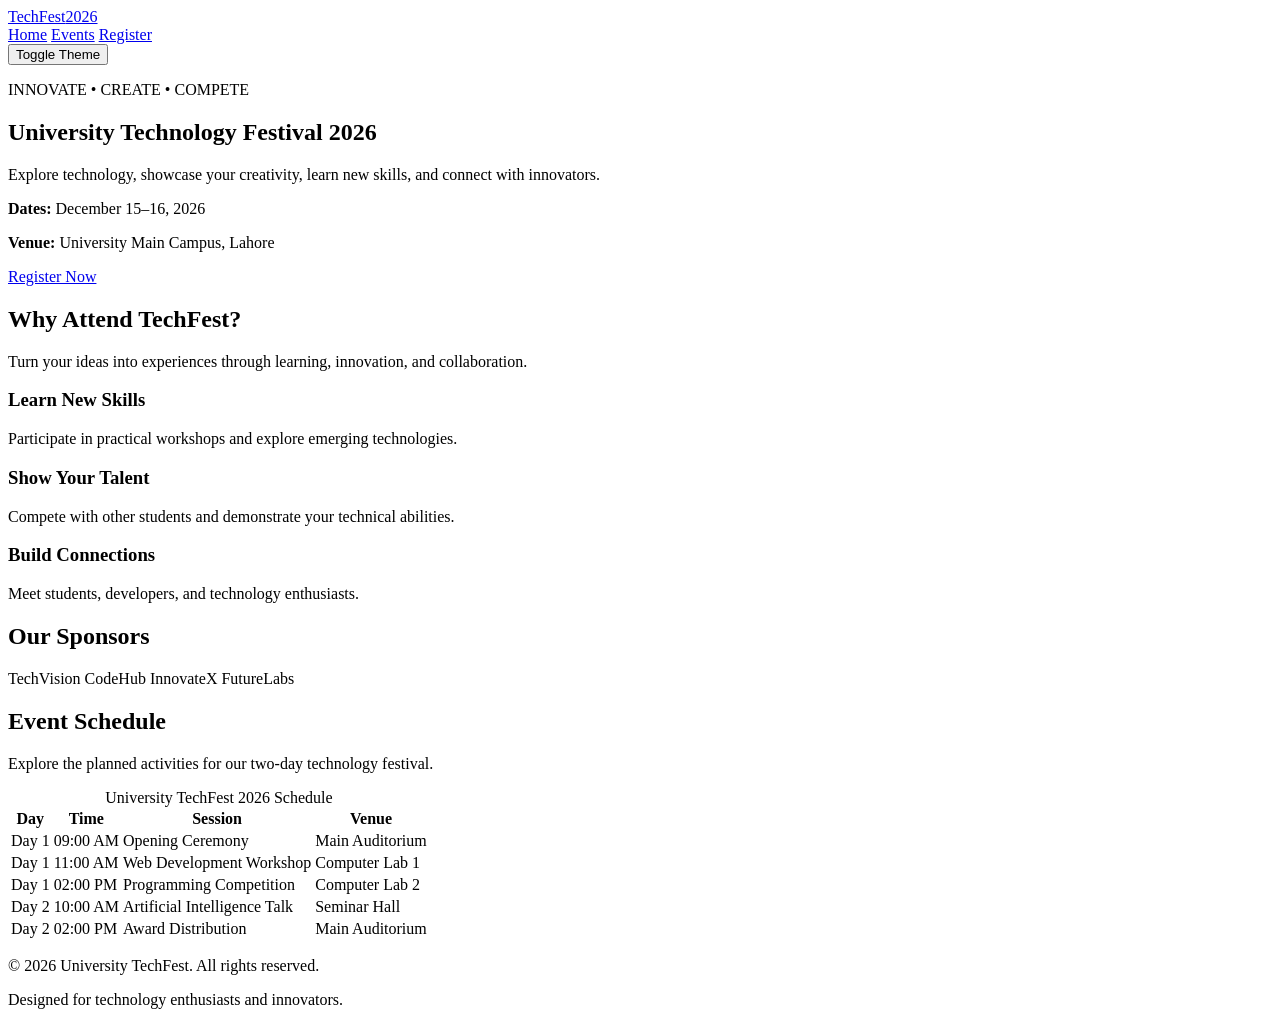
==== index.html @ fc6a91fa "feat: add TechFest website pages" ====
<!DOCTYPE html>
<html lang="en">
<head>
    <meta charset="UTF-8">
    <meta name="viewport" content="width=device-width, initial-scale=1.0">

    <meta name="description"
        content="Explore University TechFest, discover technology events, workshops, competitions, and register to participate.">

    <title>University TechFest 2026 | Home</title>

    <link rel="stylesheet" href="css/style.css">

    <script src="js/main.js" defer></script>
</head>

<body>

    <!-- Website Header -->
    <header class="site-header">
        <nav class="navbar container" aria-label="Main navigation">

            <a href="index.html" class="logo">
                TechFest<span>2026</span>
            </a>

            <div class="nav-links">
                <a href="index.html" aria-current="page">Home</a>
                <a href="events.html">Events</a>
                <a href="register.html">Register</a>
            </div>

            <button
                type="button"
                id="themeToggle"
                class="theme-toggle"
                aria-label="Toggle dark mode">
                Toggle Theme
            </button>

        </nav>
    </header>


    <!-- Main Website Content -->
    <main>

        <!-- Hero Section -->
        <section class="hero container" aria-labelledby="hero-title">

            <div class="hero-content">

                <p class="eyebrow">INNOVATE • CREATE • COMPETE</p>

                <h1 id="hero-title">
                    University Technology Festival 2026
                </h1>

                <p>
                    Explore technology, showcase your creativity,
                    learn new skills, and connect with innovators.
                </p>

                <div class="hero-details">
                    <p><strong>Dates:</strong> December 15–16, 2026</p>
                    <p><strong>Venue:</strong> University Main Campus, Lahore</p>
                </div>

                <a href="register.html" class="btn btn-primary">
                    Register Now
                </a>

            </div>

        </section>


        <!-- Why Attend Section -->
        <section class="why-attend section-padding"
            aria-labelledby="why-title">

            <div class="container">

                <h2 id="why-title">Why Attend TechFest?</h2>

                <p>
                    Turn your ideas into experiences through
                    learning, innovation, and collaboration.
                </p>

                <div class="benefits-grid">

                    <article class="benefit-card">
                        <h3>Learn New Skills</h3>
                        <p>
                            Participate in practical workshops
                            and explore emerging technologies.
                        </p>
                    </article>

                    <article class="benefit-card">
                        <h3>Show Your Talent</h3>
                        <p>
                            Compete with other students and
                            demonstrate your technical abilities.
                        </p>
                    </article>

                    <article class="benefit-card">
                        <h3>Build Connections</h3>
                        <p>
                            Meet students, developers, and
                            technology enthusiasts.
                        </p>
                    </article>

                </div>

            </div>

        </section>


        <!-- Sponsors Section -->
        <section class="sponsors section-padding"
            aria-labelledby="sponsors-title">

            <div class="container">

                <h2 id="sponsors-title">Our Sponsors</h2>

                <div class="sponsors-list">
                    <span>TechVision</span>
                    <span>CodeHub</span>
                    <span>InnovateX</span>
                    <span>FutureLabs</span>
                </div>

            </div>

        </section>


        <!-- Event Schedule Section -->
        <section class="schedule section-padding"
            aria-labelledby="schedule-title">

            <div class="container">

                <h2 id="schedule-title">Event Schedule</h2>

                <p>
                    Explore the planned activities for our
                    two-day technology festival.
                </p>

                <div class="table-wrapper">

                    <table>

                        <caption>
                            University TechFest 2026 Schedule
                        </caption>

                        <thead>
                            <tr>
                                <th scope="col">Day</th>
                                <th scope="col">Time</th>
                                <th scope="col">Session</th>
                                <th scope="col">Venue</th>
                            </tr>
                        </thead>

                        <tbody>

                            <tr>
                                <td>Day 1</td>
                                <td>09:00 AM</td>
                                <td>Opening Ceremony</td>
                                <td>Main Auditorium</td>
                            </tr>

                            <tr>
                                <td>Day 1</td>
                                <td>11:00 AM</td>
                                <td>Web Development Workshop</td>
                                <td>Computer Lab 1</td>
                            </tr>

                            <tr>
                                <td>Day 1</td>
                                <td>02:00 PM</td>
                                <td>Programming Competition</td>
                                <td>Computer Lab 2</td>
                            </tr>

                            <tr>
                                <td>Day 2</td>
                                <td>10:00 AM</td>
                                <td>Artificial Intelligence Talk</td>
                                <td>Seminar Hall</td>
                            </tr>

                            <tr>
                                <td>Day 2</td>
                                <td>02:00 PM</td>
                                <td>Award Distribution</td>
                                <td>Main Auditorium</td>
                            </tr>

                        </tbody>

                    </table>

                </div>

            </div>

        </section>

    </main>


    <!-- Website Footer -->
    <footer class="site-footer">

        <div class="container">

            <p>
                &copy; 2026 University TechFest.
                All rights reserved.
            </p>

            <p>
                Designed for technology enthusiasts and innovators.
            </p>

        </div>

    </footer>

</body>
</html>
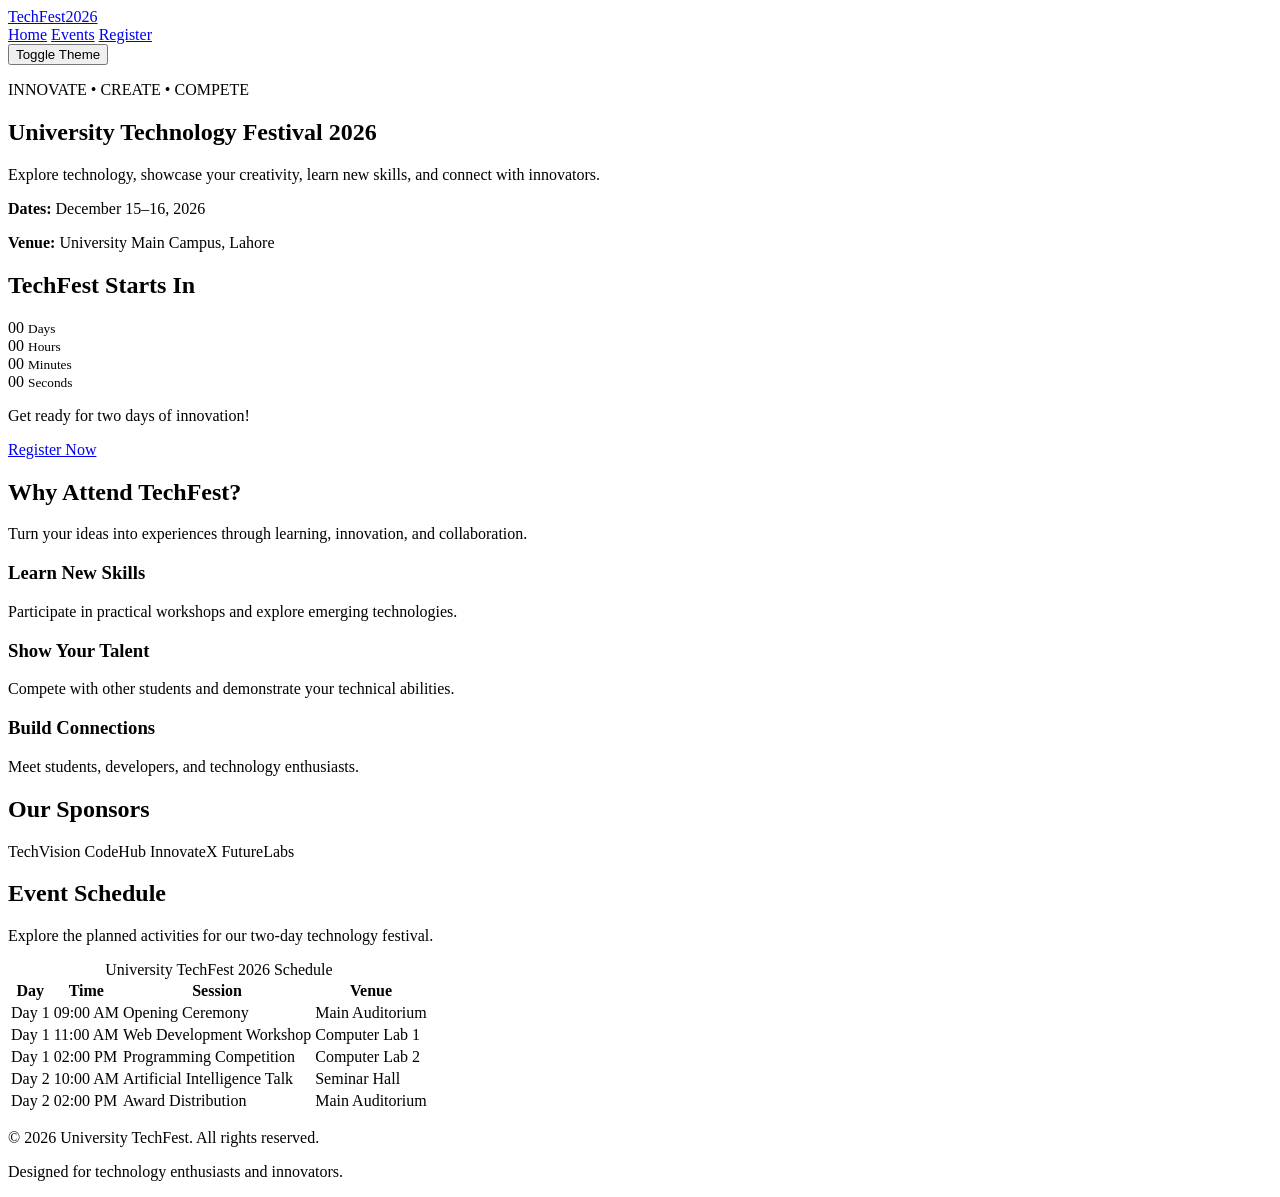
==== commit 046c6bf9: "feat: add TechFest event countdown timer" ====
--- a/index.html
+++ b/index.html
@@ -1,243 +1,226 @@
-<!DOCTYPE html>
+<!doctype html>
 <html lang="en">
-<head>
-    <meta charset="UTF-8">
-    <meta name="viewport" content="width=device-width, initial-scale=1.0">
-
-    <meta name="description"
-        content="Explore University TechFest, discover technology events, workshops, competitions, and register to participate.">
+  <head>
+    <meta charset="UTF-8" />
+    <meta name="viewport" content="width=device-width, initial-scale=1.0" />
+
+    <meta
+      name="description"
+      content="Explore University TechFest, discover technology events, workshops, competitions, and register to participate."
+    />
 
     <title>University TechFest 2026 | Home</title>
 
-    <link rel="stylesheet" href="css/style.css">
+    <link rel="stylesheet" href="css/style.css" />
 
     <script src="js/main.js" defer></script>
-</head>
-
-<body>
-
+  </head>
+
+  <body>
     <!-- Website Header -->
     <header class="site-header">
-        <nav class="navbar container" aria-label="Main navigation">
-
-            <a href="index.html" class="logo">
-                TechFest<span>2026</span>
-            </a>
-
-            <div class="nav-links">
-                <a href="index.html" aria-current="page">Home</a>
-                <a href="events.html">Events</a>
-                <a href="register.html">Register</a>
-            </div>
-
-            <button
-                type="button"
-                id="themeToggle"
-                class="theme-toggle"
-                aria-label="Toggle dark mode">
-                Toggle Theme
-            </button>
-
-        </nav>
+      <nav class="navbar container" aria-label="Main navigation">
+        <a href="index.html" class="logo"> TechFest<span>2026</span> </a>
+
+        <div class="nav-links">
+          <a href="index.html" aria-current="page">Home</a>
+          <a href="events.html">Events</a>
+          <a href="register.html">Register</a>
+        </div>
+
+        <button
+          type="button"
+          id="themeToggle"
+          class="theme-toggle"
+          aria-label="Toggle dark mode"
+        >
+          Toggle Theme
+        </button>
+      </nav>
     </header>
-
 
     <!-- Main Website Content -->
     <main>
-
-        <!-- Hero Section -->
-        <section class="hero container" aria-labelledby="hero-title">
-
-            <div class="hero-content">
-
-                <p class="eyebrow">INNOVATE • CREATE • COMPETE</p>
-
-                <h1 id="hero-title">
-                    University Technology Festival 2026
-                </h1>
-
-                <p>
-                    Explore technology, showcase your creativity,
-                    learn new skills, and connect with innovators.
-                </p>
-
-                <div class="hero-details">
-                    <p><strong>Dates:</strong> December 15–16, 2026</p>
-                    <p><strong>Venue:</strong> University Main Campus, Lahore</p>
-                </div>
-
-                <a href="register.html" class="btn btn-primary">
-                    Register Now
-                </a>
-
+      <!-- Hero Section -->
+      <section class="hero container" aria-labelledby="hero-title">
+        <div class="hero-content">
+          <p class="eyebrow">INNOVATE • CREATE • COMPETE</p>
+
+          <h1 id="hero-title">University Technology Festival 2026</h1>
+
+          <p>
+            Explore technology, showcase your creativity, learn new skills, and
+            connect with innovators.
+          </p>
+
+          <div class="hero-details">
+            <p><strong>Dates:</strong> December 15–16, 2026</p>
+            <p><strong>Venue:</strong> University Main Campus, Lahore</p>
+          </div>
+
+          <!-- Event Countdown Bonus Feature -->
+          <div class="countdown-section" aria-labelledby="countdown-title">
+            <h2 id="countdown-title">TechFest Starts In</h2>
+
+            <div class="countdown-container" id="countdown" aria-live="off">
+              <div class="countdown-item">
+                <span id="countdownDays">00</span>
+                <small>Days</small>
+              </div>
+
+              <div class="countdown-item">
+                <span id="countdownHours">00</span>
+                <small>Hours</small>
+              </div>
+
+              <div class="countdown-item">
+                <span id="countdownMinutes">00</span>
+                <small>Minutes</small>
+              </div>
+
+              <div class="countdown-item">
+                <span id="countdownSeconds">00</span>
+                <small>Seconds</small>
+              </div>
             </div>
 
-        </section>
-
-
-        <!-- Why Attend Section -->
-        <section class="why-attend section-padding"
-            aria-labelledby="why-title">
-
-            <div class="container">
-
-                <h2 id="why-title">Why Attend TechFest?</h2>
-
-                <p>
-                    Turn your ideas into experiences through
-                    learning, innovation, and collaboration.
-                </p>
-
-                <div class="benefits-grid">
-
-                    <article class="benefit-card">
-                        <h3>Learn New Skills</h3>
-                        <p>
-                            Participate in practical workshops
-                            and explore emerging technologies.
-                        </p>
-                    </article>
-
-                    <article class="benefit-card">
-                        <h3>Show Your Talent</h3>
-                        <p>
-                            Compete with other students and
-                            demonstrate your technical abilities.
-                        </p>
-                    </article>
-
-                    <article class="benefit-card">
-                        <h3>Build Connections</h3>
-                        <p>
-                            Meet students, developers, and
-                            technology enthusiasts.
-                        </p>
-                    </article>
-
-                </div>
-
-            </div>
-
-        </section>
-
-
-        <!-- Sponsors Section -->
-        <section class="sponsors section-padding"
-            aria-labelledby="sponsors-title">
-
-            <div class="container">
-
-                <h2 id="sponsors-title">Our Sponsors</h2>
-
-                <div class="sponsors-list">
-                    <span>TechVision</span>
-                    <span>CodeHub</span>
-                    <span>InnovateX</span>
-                    <span>FutureLabs</span>
-                </div>
-
-            </div>
-
-        </section>
-
-
-        <!-- Event Schedule Section -->
-        <section class="schedule section-padding"
-            aria-labelledby="schedule-title">
-
-            <div class="container">
-
-                <h2 id="schedule-title">Event Schedule</h2>
-
-                <p>
-                    Explore the planned activities for our
-                    two-day technology festival.
-                </p>
-
-                <div class="table-wrapper">
-
-                    <table>
-
-                        <caption>
-                            University TechFest 2026 Schedule
-                        </caption>
-
-                        <thead>
-                            <tr>
-                                <th scope="col">Day</th>
-                                <th scope="col">Time</th>
-                                <th scope="col">Session</th>
-                                <th scope="col">Venue</th>
-                            </tr>
-                        </thead>
-
-                        <tbody>
-
-                            <tr>
-                                <td>Day 1</td>
-                                <td>09:00 AM</td>
-                                <td>Opening Ceremony</td>
-                                <td>Main Auditorium</td>
-                            </tr>
-
-                            <tr>
-                                <td>Day 1</td>
-                                <td>11:00 AM</td>
-                                <td>Web Development Workshop</td>
-                                <td>Computer Lab 1</td>
-                            </tr>
-
-                            <tr>
-                                <td>Day 1</td>
-                                <td>02:00 PM</td>
-                                <td>Programming Competition</td>
-                                <td>Computer Lab 2</td>
-                            </tr>
-
-                            <tr>
-                                <td>Day 2</td>
-                                <td>10:00 AM</td>
-                                <td>Artificial Intelligence Talk</td>
-                                <td>Seminar Hall</td>
-                            </tr>
-
-                            <tr>
-                                <td>Day 2</td>
-                                <td>02:00 PM</td>
-                                <td>Award Distribution</td>
-                                <td>Main Auditorium</td>
-                            </tr>
-
-                        </tbody>
-
-                    </table>
-
-                </div>
-
-            </div>
-
-        </section>
-
+            <p id="countdownMessage" role="status" aria-live="polite">
+              Get ready for two days of innovation!
+            </p>
+          </div>
+
+          <a href="register.html" class="btn btn-primary"> Register Now </a>
+        </div>
+      </section>
+
+      <!-- Why Attend Section -->
+      <section class="why-attend section-padding" aria-labelledby="why-title">
+        <div class="container">
+          <h2 id="why-title">Why Attend TechFest?</h2>
+
+          <p>
+            Turn your ideas into experiences through learning, innovation, and
+            collaboration.
+          </p>
+
+          <div class="benefits-grid">
+            <article class="benefit-card">
+              <h3>Learn New Skills</h3>
+              <p>
+                Participate in practical workshops and explore emerging
+                technologies.
+              </p>
+            </article>
+
+            <article class="benefit-card">
+              <h3>Show Your Talent</h3>
+              <p>
+                Compete with other students and demonstrate your technical
+                abilities.
+              </p>
+            </article>
+
+            <article class="benefit-card">
+              <h3>Build Connections</h3>
+              <p>Meet students, developers, and technology enthusiasts.</p>
+            </article>
+          </div>
+        </div>
+      </section>
+
+      <!-- Sponsors Section -->
+      <section
+        class="sponsors section-padding"
+        aria-labelledby="sponsors-title"
+      >
+        <div class="container">
+          <h2 id="sponsors-title">Our Sponsors</h2>
+
+          <div class="sponsors-list">
+            <span>TechVision</span>
+            <span>CodeHub</span>
+            <span>InnovateX</span>
+            <span>FutureLabs</span>
+          </div>
+        </div>
+      </section>
+
+      <!-- Event Schedule Section -->
+      <section
+        class="schedule section-padding"
+        aria-labelledby="schedule-title"
+      >
+        <div class="container">
+          <h2 id="schedule-title">Event Schedule</h2>
+
+          <p>
+            Explore the planned activities for our two-day technology festival.
+          </p>
+
+          <div class="table-wrapper">
+            <table>
+              <caption>
+                University TechFest 2026 Schedule
+              </caption>
+
+              <thead>
+                <tr>
+                  <th scope="col">Day</th>
+                  <th scope="col">Time</th>
+                  <th scope="col">Session</th>
+                  <th scope="col">Venue</th>
+                </tr>
+              </thead>
+
+              <tbody>
+                <tr>
+                  <td>Day 1</td>
+                  <td>09:00 AM</td>
+                  <td>Opening Ceremony</td>
+                  <td>Main Auditorium</td>
+                </tr>
+
+                <tr>
+                  <td>Day 1</td>
+                  <td>11:00 AM</td>
+                  <td>Web Development Workshop</td>
+                  <td>Computer Lab 1</td>
+                </tr>
+
+                <tr>
+                  <td>Day 1</td>
+                  <td>02:00 PM</td>
+                  <td>Programming Competition</td>
+                  <td>Computer Lab 2</td>
+                </tr>
+
+                <tr>
+                  <td>Day 2</td>
+                  <td>10:00 AM</td>
+                  <td>Artificial Intelligence Talk</td>
+                  <td>Seminar Hall</td>
+                </tr>
+
+                <tr>
+                  <td>Day 2</td>
+                  <td>02:00 PM</td>
+                  <td>Award Distribution</td>
+                  <td>Main Auditorium</td>
+                </tr>
+              </tbody>
+            </table>
+          </div>
+        </div>
+      </section>
     </main>
-
 
     <!-- Website Footer -->
     <footer class="site-footer">
-
-        <div class="container">
-
-            <p>
-                &copy; 2026 University TechFest.
-                All rights reserved.
-            </p>
-
-            <p>
-                Designed for technology enthusiasts and innovators.
-            </p>
-
-        </div>
-
+      <div class="container">
+        <p>&copy; 2026 University TechFest. All rights reserved.</p>
+
+        <p>Designed for technology enthusiasts and innovators.</p>
+      </div>
     </footer>
-
-</body>
+  </body>
 </html>
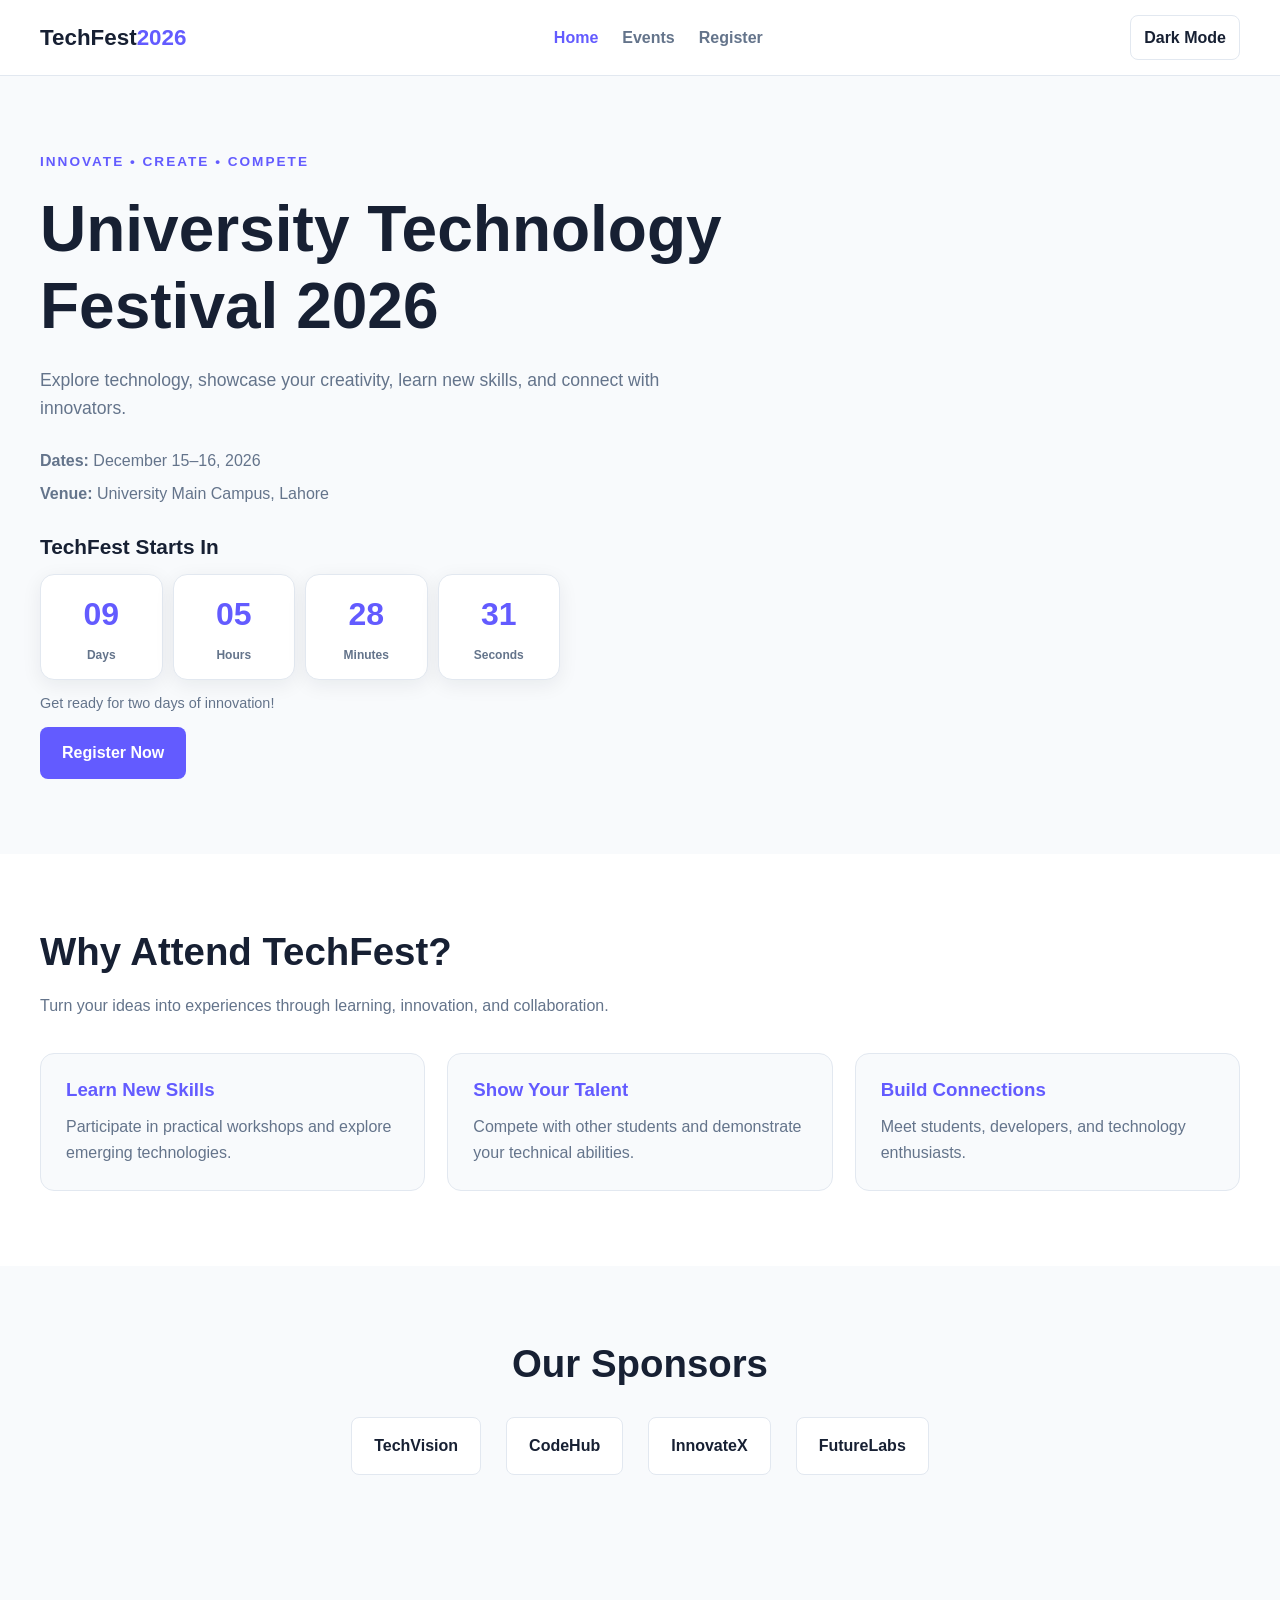
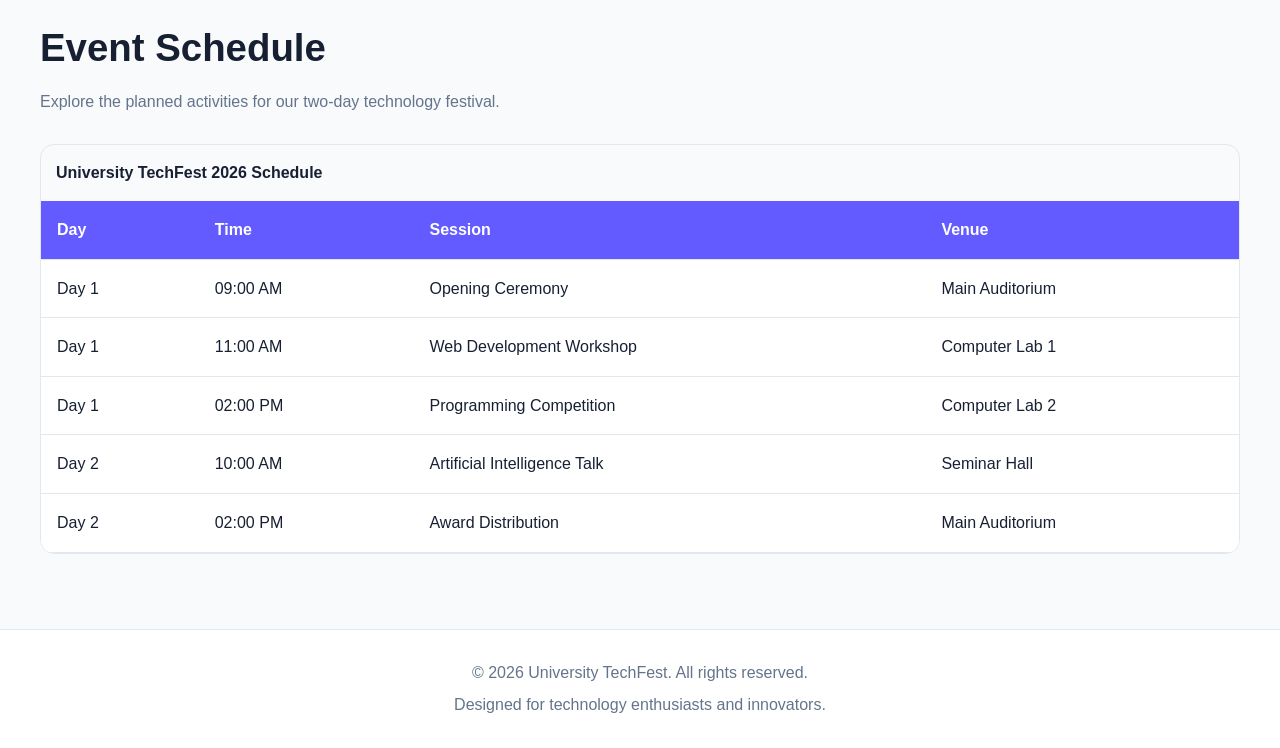
==== commit f4a4cde3: "fix: improve homepage HTML validation and semantics" ====
--- a/index.html
+++ b/index.html
@@ -2,7 +2,7 @@
 <html lang="en">
   <head>
     <meta charset="UTF-8" />
-    <meta name="viewport" content="width=device-width, initial-scale=1.0" />
+    <meta name="viewport" content="width=device-width, initial-scale=1.0"/>
 
     <meta
       name="description"
@@ -11,7 +11,7 @@
 
     <title>University TechFest 2026 | Home</title>
 
-    <link rel="stylesheet" href="css/style.css" />
+    <link rel="stylesheet" href="css/style.css"/>
 
     <script src="js/main.js" defer></script>
   </head>
@@ -59,7 +59,7 @@
           </div>
 
           <!-- Event Countdown Bonus Feature -->
-          <div class="countdown-section" aria-labelledby="countdown-title">
+          <section class="countdown-section" aria-labelledby="countdown-title">
             <h2 id="countdown-title">TechFest Starts In</h2>
 
             <div class="countdown-container" id="countdown" aria-live="off">
@@ -87,7 +87,7 @@
             <p id="countdownMessage" role="status" aria-live="polite">
               Get ready for two days of innovation!
             </p>
-          </div>
+          </section>
 
           <a href="register.html" class="btn btn-primary"> Register Now </a>
         </div>
--- a/css/style.css
+++ b/css/style.css
@@ -0,0 +1,1035 @@
+
+/* =========================================
+   1. CSS RESET
+========================================= */
+
+* {
+    margin: 0;
+    padding: 0;
+    box-sizing: border-box;
+}
+
+
+/* =========================================
+   2. CSS CUSTOM PROPERTIES
+========================================= */
+
+:root {
+    --color-primary: #635bff;
+    --color-primary-dark: #4b43db;
+
+    --color-background: #f8fafc;
+    --color-surface: #ffffff;
+
+    --color-text: #172033;
+    --color-muted: #64748b;
+
+    --color-border: #e2e8f0;
+
+    --color-success: #15803d;
+    --color-danger: #dc2626;
+
+    --shadow-card: 0 5px 20px rgba(15, 23, 42, 0.07);
+
+    --radius-small: 8px;
+    --radius-medium: 14px;
+    --radius-large: 22px;
+
+    --container-width: 1200px;
+}
+
+
+/* =========================================
+   3. DARK THEME VARIABLES
+========================================= */
+
+@media (prefers-color-scheme: dark) {
+
+    :root:not([data-theme="light"]) {
+        --color-background: #101827;
+        --color-surface: #1e293b;
+
+        --color-text: #f1f5f9;
+        --color-muted: #cbd5e1;
+
+        --color-border: #334155;
+
+        --shadow-card: 0 5px 20px rgba(0, 0, 0, 0.2);
+    }
+
+}
+
+[data-theme="dark"] {
+    --color-background: #101827;
+    --color-surface: #1e293b;
+
+    --color-text: #f1f5f9;
+    --color-muted: #cbd5e1;
+
+    --color-border: #334155;
+
+    --shadow-card: 0 5px 20px rgba(0, 0, 0, 0.2);
+}
+
+[data-theme="light"] {
+    --color-background: #f8fafc;
+    --color-surface: #ffffff;
+
+    --color-text: #172033;
+    --color-muted: #64748b;
+
+    --color-border: #e2e8f0;
+
+    --shadow-card: 0 5px 20px rgba(15, 23, 42, 0.07);
+}
+
+
+/* =========================================
+   4. GLOBAL STYLES
+========================================= */
+
+html {
+    scroll-behavior: smooth;
+}
+
+body {
+    font-family: Arial, Helvetica, sans-serif;
+
+    background-color: var(--color-background);
+    color: var(--color-text);
+
+    line-height: 1.6;
+    min-width: 320px;
+
+    transition: background-color 0.25s ease,
+                color 0.25s ease;
+}
+
+a {
+    color: inherit;
+    text-decoration: none;
+}
+
+button,
+input,
+select {
+    font: inherit;
+}
+
+button {
+    cursor: pointer;
+}
+
+img {
+    max-width: 100%;
+    display: block;
+}
+
+h1,
+h2,
+h3 {
+    line-height: 1.2;
+}
+
+h1 {
+    font-size: clamp(2.2rem, 5vw, 4rem);
+}
+
+h2 {
+    font-size: clamp(1.7rem, 3vw, 2.5rem);
+}
+
+p {
+    color: var(--color-muted);
+}
+
+.container {
+    width: min(100% - 40px, var(--container-width));
+    margin-inline: auto;
+}
+
+.section-padding {
+    padding-block: 75px;
+}
+
+
+/* =========================================
+   5. ACCESSIBILITY
+========================================= */
+
+:focus-visible {
+    outline: 3px solid var(--color-primary);
+    outline-offset: 4px;
+}
+
+::selection {
+    background-color: var(--color-primary);
+    color: white;
+}
+
+
+/* =========================================
+   6. NAVIGATION
+========================================= */
+
+.site-header {
+    background-color: var(--color-surface);
+    border-bottom: 1px solid var(--color-border);
+
+    position: sticky;
+    top: 0;
+    z-index: 100;
+}
+
+.navbar {
+    min-height: 75px;
+
+    display: flex;
+    align-items: center;
+    justify-content: space-between;
+
+    gap: 20px;
+}
+
+.logo {
+    font-size: 1.4rem;
+    font-weight: 800;
+    color: var(--color-text);
+}
+
+.logo span {
+    color: var(--color-primary);
+}
+
+.nav-links {
+    display: flex;
+    align-items: center;
+    gap: 24px;
+}
+
+.nav-links a {
+    color: var(--color-muted);
+    font-weight: 600;
+}
+
+.nav-links a:hover,
+.nav-links a[aria-current="page"] {
+    color: var(--color-primary);
+}
+
+.nav-actions {
+    display: flex;
+    align-items: center;
+    gap: 15px;
+}
+
+.saved-count {
+    color: var(--color-muted);
+    font-size: 0.9rem;
+    font-weight: 600;
+}
+
+.theme-toggle {
+    background-color: var(--color-surface);
+    color: var(--color-text);
+
+    border: 1px solid var(--color-border);
+    border-radius: var(--radius-small);
+
+    padding: 9px 13px;
+    font-weight: 600;
+}
+
+.theme-toggle:hover {
+    border-color: var(--color-primary);
+}
+
+
+/* =========================================
+   7. BUTTONS
+========================================= */
+
+.btn {
+    display: inline-block;
+
+    padding: 13px 22px;
+
+    border: none;
+    border-radius: var(--radius-small);
+
+    font-weight: 700;
+    text-align: center;
+
+    transition: background-color 0.2s ease,
+                transform 0.2s ease;
+}
+
+.btn:hover {
+    transform: translateY(-2px);
+}
+
+.btn-primary {
+    background-color: var(--color-primary);
+    color: white;
+}
+
+.btn-primary:hover {
+    background-color: var(--color-primary-dark);
+}
+
+
+/* =========================================
+   8. HOME PAGE HERO
+========================================= */
+
+.hero {
+    min-height: 500px;
+
+    display: flex;
+    align-items: center;
+
+    padding-block: 75px;
+}
+
+.hero-content {
+    max-width: 760px;
+}
+
+.eyebrow {
+    color: var(--color-primary);
+
+    font-size: 0.85rem;
+    font-weight: 800;
+    letter-spacing: 2px;
+
+    margin-bottom: 18px;
+}
+
+.hero h1 {
+    margin-bottom: 22px;
+}
+
+.hero-content > p:not(.eyebrow) {
+    max-width: 620px;
+    font-size: 1.1rem;
+}
+
+.hero-details {
+    margin-block: 25px;
+}
+
+.hero-details p {
+    margin-block: 8px;
+}
+
+
+/* =========================================
+   9. GENERAL PAGE HERO
+========================================= */
+
+.page-hero {
+    padding-block: 75px 45px;
+    text-align: center;
+}
+
+.page-hero p:not(.eyebrow) {
+    max-width: 650px;
+    margin: 18px auto 0;
+}
+
+
+/* =========================================
+   10. WHY ATTEND SECTION
+========================================= */
+
+.why-attend {
+    background-color: var(--color-surface);
+}
+
+.why-attend h2,
+.sponsors h2,
+.schedule h2 {
+    margin-bottom: 18px;
+}
+
+.benefits-grid {
+    display: grid;
+    grid-template-columns: 1fr;
+    gap: 22px;
+
+    margin-top: 35px;
+}
+
+.benefit-card {
+    background-color: var(--color-background);
+    border: 1px solid var(--color-border);
+
+    padding: 25px;
+    border-radius: var(--radius-medium);
+}
+
+.benefit-card h3 {
+    margin-bottom: 12px;
+    color: var(--color-primary);
+}
+
+
+/* =========================================
+   11. SPONSORS
+========================================= */
+
+.sponsors {
+    text-align: center;
+}
+
+.sponsors-list {
+    display: flex;
+    flex-wrap: wrap;
+
+    align-items: center;
+    justify-content: center;
+
+    gap: 25px;
+    margin-top: 30px;
+}
+
+.sponsors-list span {
+    padding: 15px 22px;
+
+    background-color: var(--color-surface);
+    border: 1px solid var(--color-border);
+
+    border-radius: var(--radius-small);
+
+    font-weight: 700;
+}
+
+
+/* =========================================
+   12. EVENT SCHEDULE TABLE
+========================================= */
+
+.table-wrapper {
+    width: 100%;
+    overflow-x: auto;
+
+    margin-top: 30px;
+
+    border: 1px solid var(--color-border);
+    border-radius: var(--radius-medium);
+}
+
+table {
+    width: 100%;
+    min-width: 600px;
+
+    border-collapse: collapse;
+
+    background-color: var(--color-surface);
+}
+
+caption {
+    padding: 15px;
+    font-weight: 700;
+    text-align: left;
+}
+
+th,
+td {
+    padding: 16px;
+    text-align: left;
+
+    border-bottom: 1px solid var(--color-border);
+}
+
+th {
+    background-color: var(--color-primary);
+    color: white;
+}
+
+tbody tr:hover {
+    background-color: var(--color-background);
+}
+
+
+/* =========================================
+   13. EVENT FILTER CONTROLS
+========================================= */
+
+.event-controls {
+    display: grid;
+    grid-template-columns: 1fr;
+    gap: 20px;
+
+    margin-block: 30px;
+}
+
+.form-group {
+    display: flex;
+    flex-direction: column;
+    gap: 9px;
+}
+
+.form-group label,
+.day-filter legend {
+    font-weight: 700;
+    color: var(--color-text);
+}
+
+
+/* Search and text inputs */
+
+.form-group input:not([type="radio"]):not([type="checkbox"]),
+.form-group select {
+    width: 100%;
+    min-height: 48px;
+
+    padding: 12px 15px;
+
+    background-color: var(--color-surface);
+    color: var(--color-text);
+
+    border: 1px solid var(--color-border);
+    border-radius: 10px;
+
+    font-size: 0.95rem;
+
+    transition: border-color 0.2s ease,
+                box-shadow 0.2s ease;
+}
+
+.form-group input:focus,
+.form-group select:focus {
+    border-color: var(--color-primary);
+    box-shadow: 0 0 0 3px rgba(99, 91, 255, 0.12);
+}
+
+.form-group input:hover,
+.form-group select:hover {
+    border-color: var(--color-primary);
+}
+
+
+/* Custom dropdown arrow */
+
+.form-group select {
+    appearance: none;
+
+    background-image: url("data:image/svg+xml,%3Csvg xmlns='http://www.w3.org/2000/svg' width='16' height='16' viewBox='0 0 24 24' fill='none' stroke='%2364758b' stroke-width='2' stroke-linecap='round' stroke-linejoin='round'%3E%3Cpath d='m6 9 6 6 6-6'/%3E%3C/svg%3E");
+
+    background-repeat: no-repeat;
+    background-position: right 15px center;
+
+    padding-right: 42px;
+    cursor: pointer;
+}
+
+
+/* Day filter */
+
+.day-filter {
+    border: 1px solid var(--color-border);
+    border-radius: var(--radius-small);
+
+    padding: 15px;
+}
+
+.day-filter legend {
+    padding-inline: 6px;
+}
+
+.day-filter label {
+    display: inline-flex;
+    align-items: center;
+
+    gap: 8px;
+    margin: 8px 12px 0 0;
+}
+
+
+/* =========================================
+   14. EVENT RESULTS AND EVENT GRID
+========================================= */
+
+.event-results {
+    display: flex;
+    flex-wrap: wrap;
+    justify-content: space-between;
+
+    gap: 10px;
+    margin-bottom: 20px;
+}
+
+.event-grid {
+    display: grid;
+    grid-template-columns: 1fr;
+    gap: 22px;
+}
+
+.empty-message {
+    padding: 30px;
+    margin-top: 20px;
+
+    background-color: var(--color-surface);
+    border: 1px dashed var(--color-border);
+
+    border-radius: var(--radius-medium);
+    text-align: center;
+}
+
+
+/* =========================================
+   15. REGISTRATION FORM
+========================================= */
+
+.registration-section {
+    background-color: var(--color-surface);
+}
+
+.registration-card {
+    max-width: 750px;
+    margin-inline: auto;
+
+    padding: clamp(20px, 4vw, 40px);
+
+    background-color: var(--color-background);
+    border: 1px solid var(--color-border);
+
+    border-radius: var(--radius-large);
+    box-shadow: var(--shadow-card);
+}
+
+.registration-card h2 {
+    margin-bottom: 28px;
+}
+
+.registration-card form {
+    display: grid;
+    gap: 22px;
+}
+
+
+/* Registration inputs and selects */
+
+.registration-card .form-group input:not([type="radio"]):not([type="checkbox"]),
+.registration-card .form-group select {
+    width: 100%;
+    min-height: 48px;
+
+    padding: 12px 15px;
+
+    background-color: var(--color-surface);
+    color: var(--color-text);
+
+    border: 1px solid var(--color-border);
+    border-radius: 10px;
+}
+
+
+/* Participation fieldset */
+
+.registration-card fieldset {
+    display: flex;
+    flex-direction: column;
+    align-items: flex-start;
+    gap: 14px;
+
+    border: 1px solid var(--color-border);
+    border-radius: var(--radius-small);
+
+    padding: 18px;
+}
+
+.registration-card fieldset legend {
+    padding-inline: 7px;
+    font-weight: 700;
+    color: var(--color-text);
+}
+
+.registration-card fieldset label {
+    display: inline-flex;
+    align-items: center;
+
+    gap: 10px;
+    width: fit-content;
+
+    color: var(--color-text);
+    font-weight: 500;
+
+    cursor: pointer;
+}
+
+
+/* Radio buttons and checkboxes */
+
+.registration-card input[type="radio"],
+.registration-card input[type="checkbox"] {
+    width: 18px;
+    height: 18px;
+
+    flex-shrink: 0;
+    margin: 0;
+
+    accent-color: var(--color-primary);
+    cursor: pointer;
+}
+
+
+/* Terms and conditions */
+
+.terms-label {
+    display: flex;
+    flex-direction: row;
+    align-items: center;
+    justify-content: flex-start;
+
+    gap: 11px;
+    width: fit-content;
+
+    color: var(--color-text);
+    font-weight: 500;
+    line-height: 1.5;
+
+    cursor: pointer;
+}
+
+.terms-label input[type="checkbox"] {
+    flex-shrink: 0;
+}
+
+
+/* Error and success messages */
+
+.field-error {
+    color: var(--color-danger);
+    font-size: 0.85rem;
+    min-height: 1em;
+}
+
+.form-message {
+    font-weight: 700;
+}
+
+.form-message.success {
+    color: var(--color-success);
+}
+
+.form-message.error {
+    color: var(--color-danger);
+}
+
+
+/* =========================================
+   16. FOOTER
+========================================= */
+
+.site-footer {
+    padding-block: 30px;
+
+    background-color: var(--color-surface);
+    border-top: 1px solid var(--color-border);
+
+    text-align: center;
+}
+
+.site-footer p + p {
+    margin-top: 7px;
+}
+
+
+/* =========================================
+   17. RESPONSIVE DESIGN
+========================================= */
+
+/* Tablet: 640px and above */
+
+@media (min-width: 640px) {
+
+    .benefits-grid {
+        grid-template-columns: repeat(2, 1fr);
+    }
+
+    .event-grid {
+        grid-template-columns: repeat(2, 1fr);
+    }
+
+    .event-controls {
+        grid-template-columns: repeat(2, 1fr);
+    }
+
+}
+
+
+/* Desktop: 1024px and above */
+
+@media (min-width: 1024px) {
+
+    .benefits-grid {
+        grid-template-columns: repeat(3, 1fr);
+    }
+
+    .event-grid {
+        grid-template-columns: repeat(4, 1fr);
+    }
+
+}
+
+
+/* Small screens */
+
+@media (max-width: 639px) {
+
+    .navbar {
+        flex-wrap: wrap;
+        justify-content: center;
+
+        padding-block: 15px;
+    }
+
+    .nav-links {
+        order: 3;
+        width: 100%;
+
+        justify-content: center;
+        gap: 18px;
+    }
+
+    .nav-actions {
+        flex-wrap: wrap;
+        justify-content: center;
+    }
+
+    .hero {
+        min-height: 400px;
+    }
+
+    .section-padding {
+        padding-block: 50px;
+    }
+
+    .event-results {
+        flex-direction: column;
+    }
+
+}
+
+
+/* =========================================
+   18. REDUCED MOTION
+========================================= */
+
+@media (prefers-reduced-motion: reduce) {
+
+    *,
+    *::before,
+    *::after {
+        scroll-behavior: auto !important;
+        transition-duration: 0.01ms !important;
+        animation-duration: 0.01ms !important;
+        animation-iteration-count: 1 !important;
+    }
+
+}
+
+/* =========================================
+   DYNAMIC EVENT CARD STYLING
+========================================= */
+
+.event-card {
+    display: flex;
+    flex-direction: column;
+    gap: 16px;
+
+    padding: 22px;
+
+    background-color: var(--color-surface);
+    border: 1px solid var(--color-border);
+    border-radius: var(--radius-medium);
+
+    box-shadow: var(--shadow-card);
+
+    transition: transform 0.2s ease,
+                box-shadow 0.2s ease;
+}
+
+.event-card:hover {
+    transform: translateY(-4px);
+}
+
+.event-card-header {
+    display: flex;
+    justify-content: space-between;
+    align-items: center;
+    gap: 10px;
+}
+
+.event-badge {
+    padding: 5px 10px;
+    border-radius: 20px;
+
+    font-size: 0.75rem;
+    font-weight: 700;
+    text-transform: capitalize;
+}
+
+.event-badge.competition {
+    background-color: #fee2e2;
+    color: #b91c1c;
+}
+
+.event-badge.workshop {
+    background-color: #dbeafe;
+    color: #1d4ed8;
+}
+
+.event-badge.talk {
+    background-color: #dcfce7;
+    color: #15803d;
+}
+
+.event-day {
+    font-size: 0.85rem;
+    font-weight: 700;
+    color: var(--color-muted);
+}
+
+.event-card h3 {
+    font-size: 1.2rem;
+}
+
+.event-details {
+    display: grid;
+    gap: 7px;
+}
+
+.event-details p {
+    font-size: 0.9rem;
+}
+
+.event-card .btn {
+    margin-top: auto;
+}
+
+
+
+/* =========================================
+   EVENT SCHEDULE BUTTON SIZE FIX
+========================================= */
+
+.event-card .add-to-schedule {
+    width: 100%;
+    height: 50px;
+    min-height: 50px;
+
+    display: flex;
+    align-items: center;
+    justify-content: center;
+
+    padding: 8px 12px;
+
+    font-size: 0.9rem;
+    line-height: 1.3;
+
+    white-space: nowrap;
+}
+
+
+/* ==========================================
+   REGISTRATION SUMMARY
+   ========================================== */
+
+.registration-summary {
+    margin-top: 28px;
+    padding: 24px;
+    background-color: var(--color-surface);
+    border: 1px solid var(--color-border);
+    border-radius: var(--radius-medium);
+    box-shadow: var(--shadow-card);
+}
+
+.registration-summary h2 {
+    margin-bottom: 18px;
+}
+
+.registration-summary p {
+    margin-bottom: 10px;
+    overflow-wrap: anywhere;
+}
+
+.registration-summary p:last-child {
+    margin-bottom: 0;
+}
+
+.success-message {
+    color: #15803d;
+    font-weight: 600;
+}
+
+
+/* =========================================
+   EVENT COUNTDOWN
+========================================= */
+
+.countdown-section {
+    margin-top: 28px;
+    max-width: 520px;
+}
+
+.countdown-section h2 {
+    margin-bottom: 14px;
+    font-size: 1.3rem;
+}
+
+.countdown-container {
+    display: grid;
+    grid-template-columns: repeat(4, minmax(0, 1fr));
+    gap: 10px;
+}
+
+.countdown-item {
+    display: flex;
+    flex-direction: column;
+    align-items: center;
+    justify-content: center;
+    gap: 6px;
+    min-width: 0;
+    padding: 14px 8px;
+    background-color: var(--color-surface);
+    border: 1px solid var(--color-border);
+    border-radius: var(--radius-medium);
+    box-shadow: var(--shadow-card);
+}
+
+.countdown-item span {
+    font-size: clamp(1.3rem, 4vw, 2rem);
+    font-weight: 800;
+    color: var(--color-primary);
+    font-variant-numeric: tabular-nums;
+}
+
+.countdown-item small {
+    color: var(--color-muted);
+    font-size: 0.75rem;
+    font-weight: 600;
+}
+
+#countdownMessage {
+    margin-top: 12px;
+    margin-bottom: 12px;
+    color: var(--color-muted);
+    font-size: 0.9rem;
+}
+
+@media (max-width: 380px) {
+    .countdown-container {
+        gap: 6px;
+    }
+
+    .countdown-item {
+        padding: 12px 4px;
+    }
+
+    .countdown-item small {
+        font-size: 0.68rem;
+    }
+}
